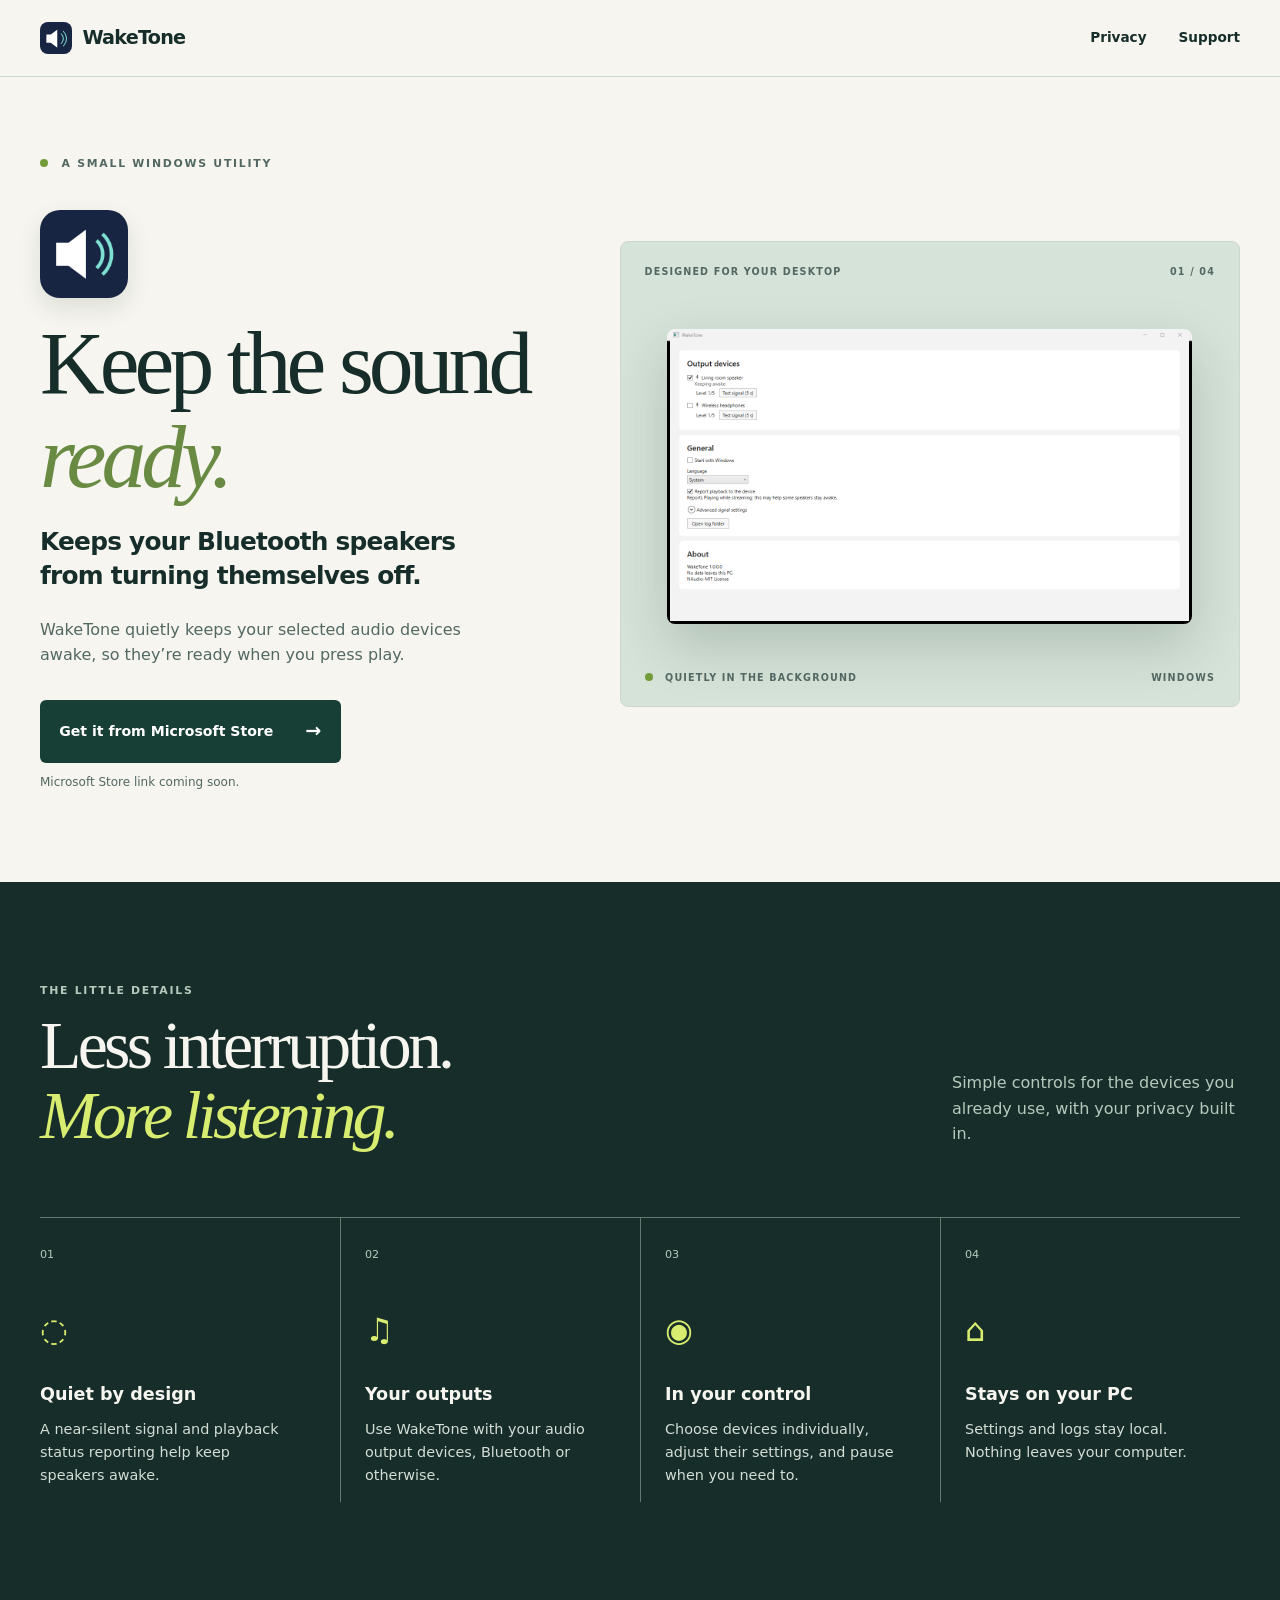
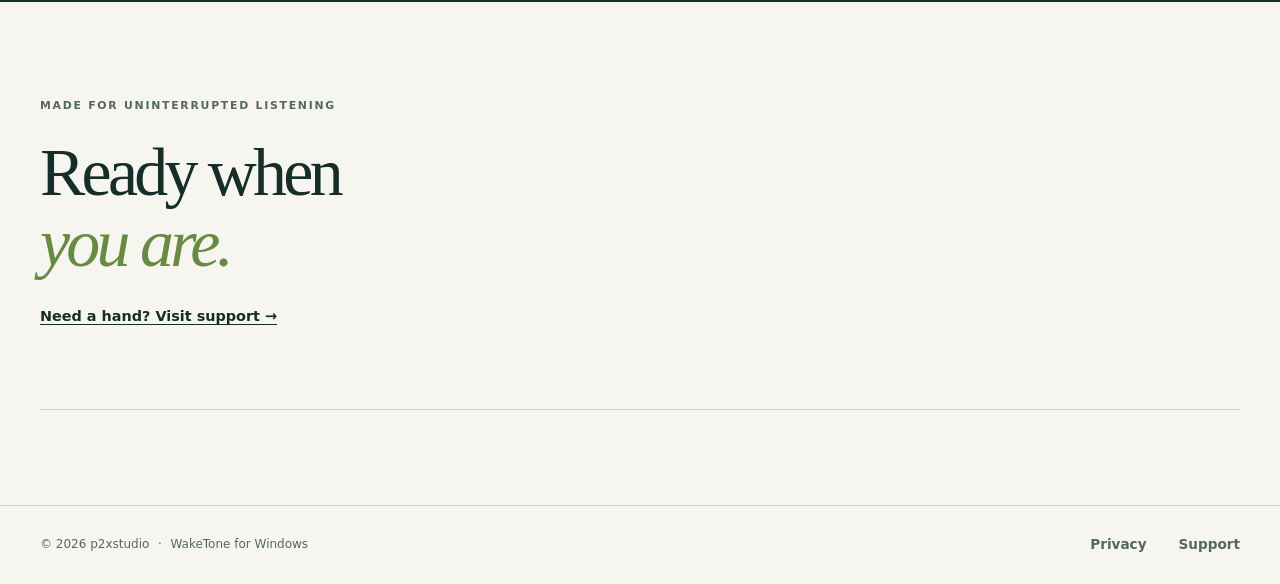
==== index.html @ b2c78fce "WakeTone website: landing, privacy policy (EN/VI), support Co-Authored-By: Claude Opus 5.5 <noreply@" ====
<!doctype html>
<html lang="en"><head><meta charset="utf-8"><meta name="viewport" content="width=device-width, initial-scale=1"><meta name="description" content="WakeTone keeps your Bluetooth speakers from turning themselves off."><title>Keep your speakers ready | WakeTone</title><link rel="icon" href="assets/icon-32.png" type="image/png"><link rel="stylesheet" href="assets/style.css"></head><body><a class="skip" href="#main">Skip to content</a><header class="site-header"><div class="wrap header-inner"><a class="brand" href="index.html"><img src="assets/icon-32.png" width="32" height="32" alt=""><span>WakeTone</span></a><nav aria-label="Main navigation"><a href="privacy.html">Privacy</a><a href="support.html">Support</a></nav></div></header><main id="main"><section class="hero"><div class="wrap hero-grid"><div class="hero-copy"><div class="eyebrow"><span class="status-dot"></span> A SMALL WINDOWS UTILITY</div><img class="hero-icon" src="assets/icon-256.png" width="88" height="88" alt="WakeTone app icon"><h1>Keep the sound<br><em>ready.</em></h1><p class="lede">Keeps your Bluetooth speakers from turning themselves off.</p><p class="intro">WakeTone quietly keeps your selected audio devices awake, so they’re ready when you press play.</p><!-- TODO: Replace this placeholder with the Microsoft Store URL. --><a class="button" href="#store-link-coming-soon">Get it from Microsoft Store <span aria-hidden="true">→</span></a><p class="button-note" id="store-link-coming-soon">Microsoft Store link coming soon.</p></div><div class="hero-art"><div class="art-top"><span>DESIGNED FOR YOUR DESKTOP</span><span>01 / 04</span></div><div class="screen-wrap"><picture><source srcset="assets/screenshot-dark.png" media="(prefers-color-scheme: dark)"><img src="assets/screenshot-light.png" alt="WakeTone settings showing output devices and general controls" width="800" height="600"></picture></div><div class="art-bottom"><span><span class="status-dot"></span> QUIETLY IN THE BACKGROUND</span><span>WINDOWS</span></div></div></div></section><section class="features"><div class="wrap"><div class="section-heading"><div><p class="eyebrow">THE LITTLE DETAILS</p><h2>Less interruption.<br><em>More listening.</em></h2></div><p>Simple controls for the devices you already use, with your privacy built in.</p></div><div class="feature-grid"><article><span class="feature-num">01</span><div class="feature-symbol" aria-hidden="true">◌</div><h3>Quiet by design</h3><p>A near-silent signal and playback status reporting help keep speakers awake.</p></article><article><span class="feature-num">02</span><div class="feature-symbol" aria-hidden="true">♫</div><h3>Your outputs</h3><p>Use WakeTone with your audio output devices, Bluetooth or otherwise.</p></article><article><span class="feature-num">03</span><div class="feature-symbol" aria-hidden="true">◉</div><h3>In your control</h3><p>Choose devices individually, adjust their settings, and pause when you need to.</p></article><article><span class="feature-num">04</span><div class="feature-symbol" aria-hidden="true">⌂</div><h3>Stays on your PC</h3><p>Settings and logs stay local. Nothing leaves your computer.</p></article></div></div></section><section class="closing"><div class="wrap closing-inner"><p class="eyebrow">MADE FOR UNINTERRUPTED LISTENING</p><h2>Ready when<br><em>you are.</em></h2><a href="support.html">Need a hand? Visit support <span aria-hidden="true">→</span></a></div></section></main><footer class="site-footer"><div class="wrap footer-inner"><p>© 2026 p2xstudio <span>·</span> WakeTone for Windows</p><nav aria-label="Footer navigation"><a href="privacy.html">Privacy</a><a href="support.html">Support</a></nav></div></footer></body></html>
---- assets/style.css ----
﻿:root{color-scheme:light dark;--bg:#f6f5ef;--ink:#162d2a;--muted:#536863;--line:#cdd7cf;--accent:#d8ec70;--panel:#e8eee5;--button:#173f36;--button-text:#fff;--screen:#d6e3d8}*{box-sizing:border-box}html{scroll-behavior:smooth}body{margin:0;background:var(--bg);color:var(--ink);font-family:system-ui,-apple-system,"Segoe UI",sans-serif;line-height:1.6}a{color:inherit;text-underline-offset:.2em}a:focus-visible{outline:3px solid #d78c26;outline-offset:4px}.skip{position:absolute;left:1rem;top:-5rem;background:var(--ink);color:var(--bg);padding:.6rem;z-index:2}.skip:focus{top:1rem}.wrap{width:min(100% - 3rem,1200px);margin-inline:auto}.site-header{border-bottom:1px solid var(--line)}.header-inner,.footer-inner{display:flex;align-items:center;justify-content:space-between;gap:1.5rem}.header-inner{min-height:76px}.brand{display:flex;align-items:center;gap:.65rem;text-decoration:none;font-weight:750;font-size:1.2rem;letter-spacing:-.04em}.brand img{border-radius:8px}.site-header nav,.site-footer nav{display:flex;gap:2rem}.site-header nav a,.site-footer nav a{font-size:.85rem;text-decoration:none;font-weight:650}.site-header nav a:hover,.site-footer nav a:hover{text-decoration:underline}.hero{padding:78px 0 90px}.hero-grid{display:grid;grid-template-columns:.9fr 1.1fr;gap:6%;align-items:center}.eyebrow{font-size:.68rem;letter-spacing:.16em;font-weight:800;color:var(--muted);text-transform:uppercase}.status-dot{display:inline-block;width:8px;height:8px;border-radius:50%;background:#739c39;margin-right:.5rem}.hero-icon{display:block;margin:38px 0 18px;border-radius:20px;box-shadow:0 10px 24px #122e251c}h1,h2,h3,p{margin-top:0}h1,h2{font-family:Georgia,"Times New Roman",serif;letter-spacing:-.055em;line-height:1.04;font-weight:400}h1{font-size:clamp(3.8rem,7vw,6.6rem);margin-bottom:1.4rem}h1 em,h2 em{font-weight:400;color:#688a42}.lede{font-size:clamp(1.25rem,2vw,1.55rem);line-height:1.35;font-weight:600;letter-spacing:-.03em;max-width:28rem}.intro{max-width:28rem;color:var(--muted);margin-bottom:2rem}.button{display:inline-flex;align-items:center;justify-content:space-between;gap:2rem;background:var(--button);color:var(--button-text);padding:1rem 1.2rem;border-radius:6px;text-decoration:none;font-size:.88rem;font-weight:700}.button:hover{filter:brightness(1.2)}.button span{font-size:1.2rem}.button-note{color:var(--muted);font-size:.75rem;margin:.65rem 0 0}.hero-art{background:var(--screen);border:1px solid var(--line);border-radius:8px;padding:22px 24px 20px;overflow:hidden}.art-top,.art-bottom{display:flex;justify-content:space-between;gap:1rem;font-size:.6rem;font-weight:800;letter-spacing:.12em;color:var(--muted)}.screen-wrap{padding:50px 4% 46px}.screen-wrap img{display:block;width:100%;height:auto;border-radius:8px;box-shadow:0 22px 55px #102c2630}.features{padding:100px 0;background:var(--ink);color:var(--bg)}.features .eyebrow,.features .section-heading>p{color:#b6c9bc}.section-heading{display:flex;justify-content:space-between;align-items:end;gap:2rem;margin-bottom:65px}.section-heading h2,.closing h2{font-size:clamp(3rem,5.3vw,5rem);margin-bottom:0}.section-heading h2 em{color:var(--accent)}.section-heading>p{max-width:18rem;margin-bottom:.3rem}.feature-grid{display:grid;grid-template-columns:repeat(4,1fr);border-top:1px solid #61796e}.feature-grid article{padding:22px 24px 0 0}.feature-grid article+article{border-left:1px solid #61796e;padding-left:24px}.feature-num{font-size:.7rem;color:#b6c9bc}.feature-symbol{font-size:2rem;color:var(--accent);margin:40px 0 24px}.feature-grid h3{font-size:1.1rem;margin-bottom:.6rem}.feature-grid p{font-size:.9rem;color:#d3ded5;max-width:15rem}.closing{padding:95px 0}.closing-inner{border-bottom:1px solid var(--line);padding-bottom:80px}.closing h2{margin:1.5rem 0}.closing a{font-size:.9rem;font-weight:700}.site-footer{border-top:1px solid var(--line);padding:28px 0;color:var(--muted)}.site-footer p{margin:0;font-size:.75rem}.site-footer p span{padding:0 .3rem}.document{max-width:900px;padding-top:90px;padding-bottom:100px}.doc-head{border-bottom:1px solid var(--line);padding-bottom:35px}.doc-head h1{font-size:clamp(3.5rem,7vw,6rem);margin:1.5rem 0}.period{color:#739c39}.language{display:flex;gap:1.5rem;margin-top:2rem;font-weight:700;font-size:.9rem}.doc-section{padding:65px 0 25px;border-bottom:1px solid var(--line);scroll-margin-top:1rem}.doc-section h2{font-size:2.5rem;margin:1.4rem 0}.doc-section h3{font-size:1.1rem;margin:2rem 0 .5rem}.doc-section p{max-width:67ch}.doc-section a{font-weight:700}code{font-size:.9em;overflow-wrap:anywhere}.not-found{min-height:65vh}.not-found .button{margin-top:1rem}@media(max-width:760px){.wrap{width:min(100% - 2rem,1200px)}.header-inner{min-height:68px}.site-header nav,.site-footer nav{gap:1rem}.hero{padding:50px 0 65px}.hero-grid{grid-template-columns:1fr;gap:45px}.hero-icon{margin-top:28px}.hero-art{padding:16px}.screen-wrap{padding:34px 2%}.features{padding:70px 0}.section-heading{display:block;margin-bottom:40px}.section-heading>p{margin-top:24px}.feature-grid{grid-template-columns:repeat(2,1fr)}.feature-grid article,.feature-grid article+article{padding:20px 16px 20px 0;border-left:0}.feature-grid article:nth-child(even){border-left:1px solid #61796e;padding-left:20px}.feature-grid article:nth-child(n+3){border-top:1px solid #61796e}.feature-symbol{margin:20px 0 16px}.closing{padding:70px 0}.closing-inner{padding-bottom:60px}.footer-inner{align-items:flex-start;flex-direction:column}.document{padding-top:60px;padding-bottom:70px}}@media(prefers-color-scheme:dark){:root{--bg:#111d1a;--ink:#e9f0e8;--muted:#b4c7bb;--line:#3d554a;--accent:#d8ec70;--panel:#1a2d26;--button:#d8ec70;--button-text:#14251e;--screen:#253b31}.features{background:#1b3028;color:#eef4eb}.features .section-heading>p,.features .eyebrow{color:#bdcfc2}h1 em,h2 em{color:#b9d97a}.screen-wrap img{box-shadow:0 22px 55px #0008}.status-dot{background:#b8dc6c}}
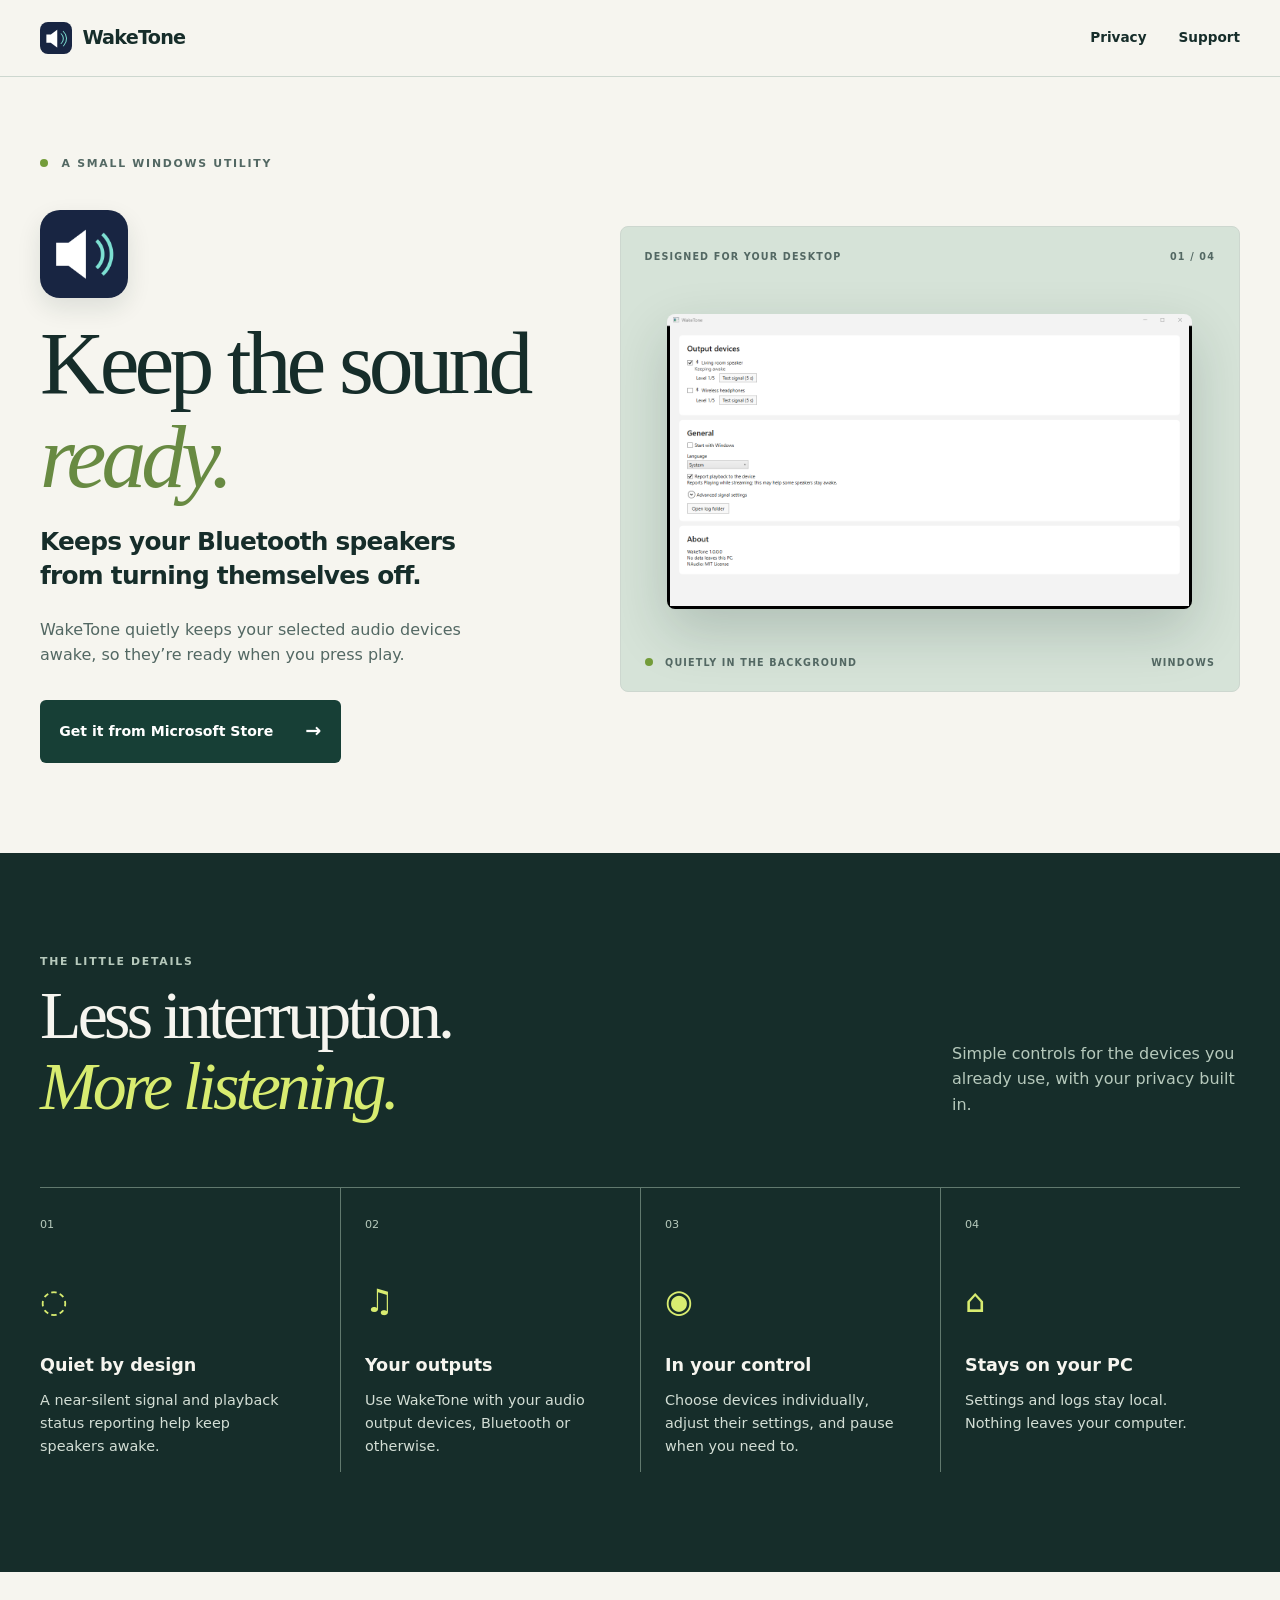
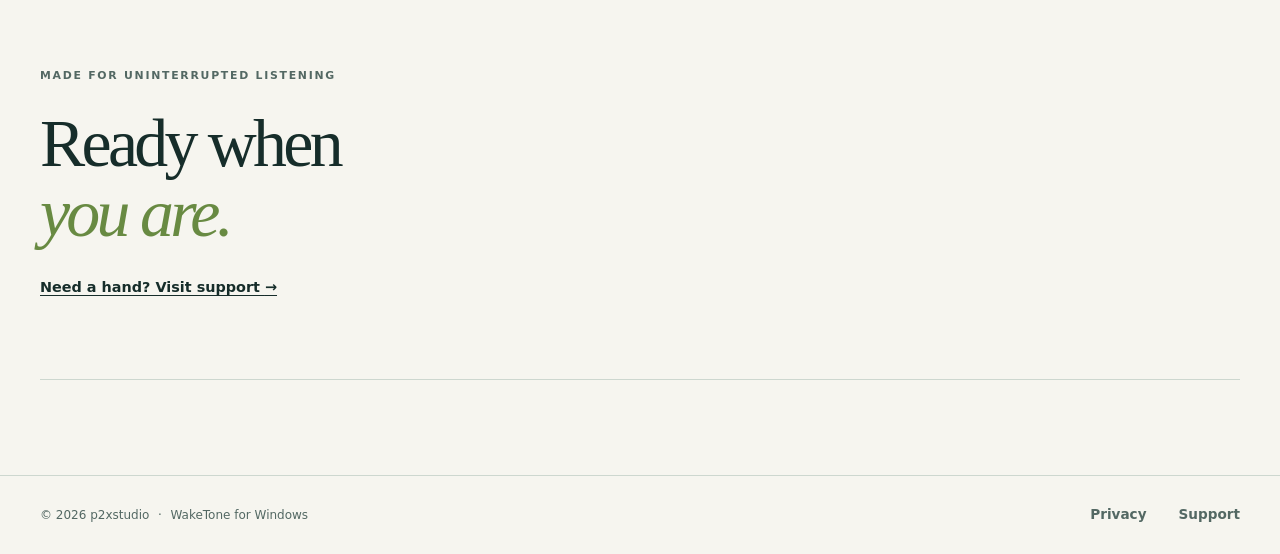
==== commit ad66ea53: "Link the live Microsoft Store listing Co-Authored-By: Claude Opus 5.5 <noreply@anthropic.com>" ====
--- a/index.html
+++ b/index.html
@@ -1,2 +1,2 @@
 <!doctype html>
-<html lang="en"><head><meta charset="utf-8"><meta name="viewport" content="width=device-width, initial-scale=1"><meta name="description" content="WakeTone keeps your Bluetooth speakers from turning themselves off."><title>Keep your speakers ready | WakeTone</title><link rel="icon" href="assets/icon-32.png" type="image/png"><link rel="stylesheet" href="assets/style.css"></head><body><a class="skip" href="#main">Skip to content</a><header class="site-header"><div class="wrap header-inner"><a class="brand" href="index.html"><img src="assets/icon-32.png" width="32" height="32" alt=""><span>WakeTone</span></a><nav aria-label="Main navigation"><a href="privacy.html">Privacy</a><a href="support.html">Support</a></nav></div></header><main id="main"><section class="hero"><div class="wrap hero-grid"><div class="hero-copy"><div class="eyebrow"><span class="status-dot"></span> A SMALL WINDOWS UTILITY</div><img class="hero-icon" src="assets/icon-256.png" width="88" height="88" alt="WakeTone app icon"><h1>Keep the sound<br><em>ready.</em></h1><p class="lede">Keeps your Bluetooth speakers from turning themselves off.</p><p class="intro">WakeTone quietly keeps your selected audio devices awake, so they’re ready when you press play.</p><!-- TODO: Replace this placeholder with the Microsoft Store URL. --><a class="button" href="#store-link-coming-soon">Get it from Microsoft Store <span aria-hidden="true">→</span></a><p class="button-note" id="store-link-coming-soon">Microsoft Store link coming soon.</p></div><div class="hero-art"><div class="art-top"><span>DESIGNED FOR YOUR DESKTOP</span><span>01 / 04</span></div><div class="screen-wrap"><picture><source srcset="assets/screenshot-dark.png" media="(prefers-color-scheme: dark)"><img src="assets/screenshot-light.png" alt="WakeTone settings showing output devices and general controls" width="800" height="600"></picture></div><div class="art-bottom"><span><span class="status-dot"></span> QUIETLY IN THE BACKGROUND</span><span>WINDOWS</span></div></div></div></section><section class="features"><div class="wrap"><div class="section-heading"><div><p class="eyebrow">THE LITTLE DETAILS</p><h2>Less interruption.<br><em>More listening.</em></h2></div><p>Simple controls for the devices you already use, with your privacy built in.</p></div><div class="feature-grid"><article><span class="feature-num">01</span><div class="feature-symbol" aria-hidden="true">◌</div><h3>Quiet by design</h3><p>A near-silent signal and playback status reporting help keep speakers awake.</p></article><article><span class="feature-num">02</span><div class="feature-symbol" aria-hidden="true">♫</div><h3>Your outputs</h3><p>Use WakeTone with your audio output devices, Bluetooth or otherwise.</p></article><article><span class="feature-num">03</span><div class="feature-symbol" aria-hidden="true">◉</div><h3>In your control</h3><p>Choose devices individually, adjust their settings, and pause when you need to.</p></article><article><span class="feature-num">04</span><div class="feature-symbol" aria-hidden="true">⌂</div><h3>Stays on your PC</h3><p>Settings and logs stay local. Nothing leaves your computer.</p></article></div></div></section><section class="closing"><div class="wrap closing-inner"><p class="eyebrow">MADE FOR UNINTERRUPTED LISTENING</p><h2>Ready when<br><em>you are.</em></h2><a href="support.html">Need a hand? Visit support <span aria-hidden="true">→</span></a></div></section></main><footer class="site-footer"><div class="wrap footer-inner"><p>© 2026 p2xstudio <span>·</span> WakeTone for Windows</p><nav aria-label="Footer navigation"><a href="privacy.html">Privacy</a><a href="support.html">Support</a></nav></div></footer></body></html>
+<html lang="en"><head><meta charset="utf-8"><meta name="viewport" content="width=device-width, initial-scale=1"><meta name="description" content="WakeTone keeps your Bluetooth speakers from turning themselves off."><title>Keep your speakers ready | WakeTone</title><link rel="icon" href="assets/icon-32.png" type="image/png"><link rel="stylesheet" href="assets/style.css"></head><body><a class="skip" href="#main">Skip to content</a><header class="site-header"><div class="wrap header-inner"><a class="brand" href="index.html"><img src="assets/icon-32.png" width="32" height="32" alt=""><span>WakeTone</span></a><nav aria-label="Main navigation"><a href="privacy.html">Privacy</a><a href="support.html">Support</a></nav></div></header><main id="main"><section class="hero"><div class="wrap hero-grid"><div class="hero-copy"><div class="eyebrow"><span class="status-dot"></span> A SMALL WINDOWS UTILITY</div><img class="hero-icon" src="assets/icon-256.png" width="88" height="88" alt="WakeTone app icon"><h1>Keep the sound<br><em>ready.</em></h1><p class="lede">Keeps your Bluetooth speakers from turning themselves off.</p><p class="intro">WakeTone quietly keeps your selected audio devices awake, so they’re ready when you press play.</p><a class="button" href="https://apps.microsoft.com/detail/9MT0K7HNZSC7">Get it from Microsoft Store <span aria-hidden="true">→</span></a></div><div class="hero-art"><div class="art-top"><span>DESIGNED FOR YOUR DESKTOP</span><span>01 / 04</span></div><div class="screen-wrap"><picture><source srcset="assets/screenshot-dark.png" media="(prefers-color-scheme: dark)"><img src="assets/screenshot-light.png" alt="WakeTone settings showing output devices and general controls" width="800" height="600"></picture></div><div class="art-bottom"><span><span class="status-dot"></span> QUIETLY IN THE BACKGROUND</span><span>WINDOWS</span></div></div></div></section><section class="features"><div class="wrap"><div class="section-heading"><div><p class="eyebrow">THE LITTLE DETAILS</p><h2>Less interruption.<br><em>More listening.</em></h2></div><p>Simple controls for the devices you already use, with your privacy built in.</p></div><div class="feature-grid"><article><span class="feature-num">01</span><div class="feature-symbol" aria-hidden="true">◌</div><h3>Quiet by design</h3><p>A near-silent signal and playback status reporting help keep speakers awake.</p></article><article><span class="feature-num">02</span><div class="feature-symbol" aria-hidden="true">♫</div><h3>Your outputs</h3><p>Use WakeTone with your audio output devices, Bluetooth or otherwise.</p></article><article><span class="feature-num">03</span><div class="feature-symbol" aria-hidden="true">◉</div><h3>In your control</h3><p>Choose devices individually, adjust their settings, and pause when you need to.</p></article><article><span class="feature-num">04</span><div class="feature-symbol" aria-hidden="true">⌂</div><h3>Stays on your PC</h3><p>Settings and logs stay local. Nothing leaves your computer.</p></article></div></div></section><section class="closing"><div class="wrap closing-inner"><p class="eyebrow">MADE FOR UNINTERRUPTED LISTENING</p><h2>Ready when<br><em>you are.</em></h2><a href="support.html">Need a hand? Visit support <span aria-hidden="true">→</span></a></div></section></main><footer class="site-footer"><div class="wrap footer-inner"><p>© 2026 p2xstudio <span>·</span> WakeTone for Windows</p><nav aria-label="Footer navigation"><a href="privacy.html">Privacy</a><a href="support.html">Support</a></nav></div></footer></body></html>
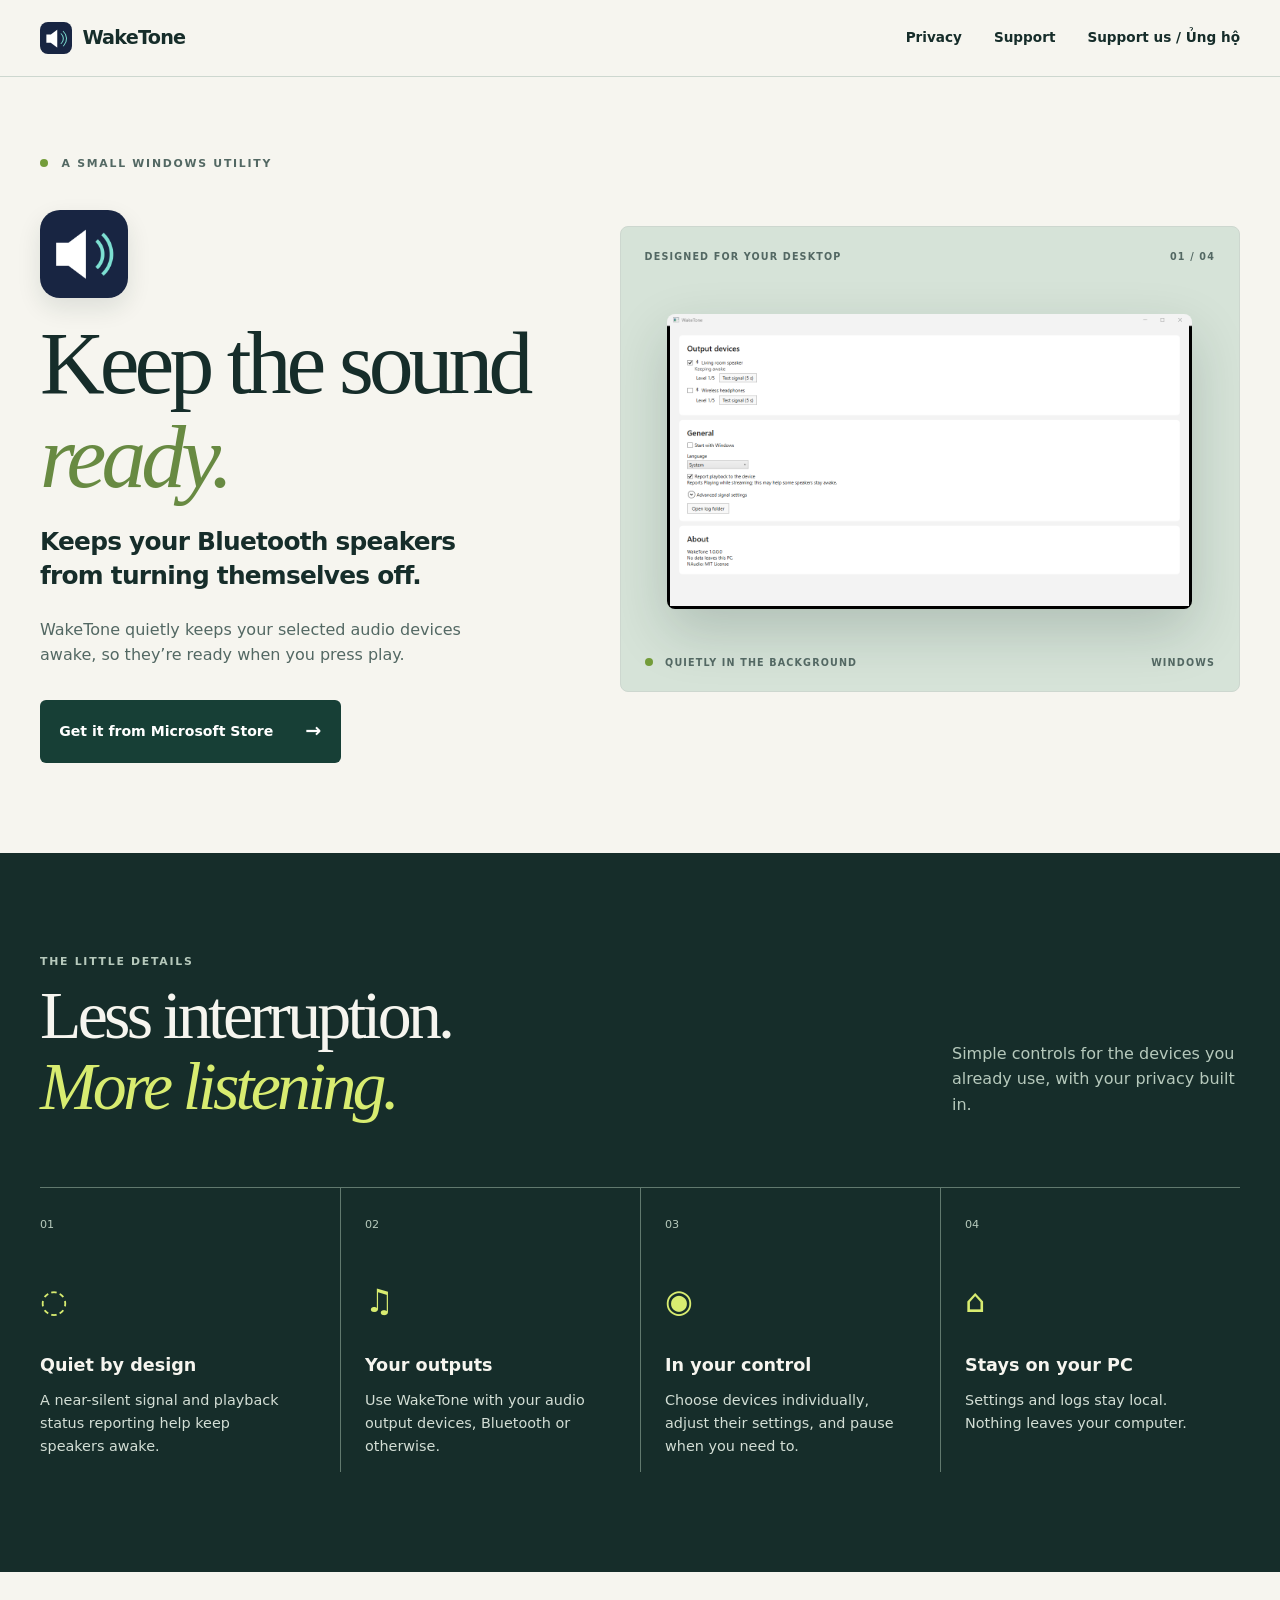
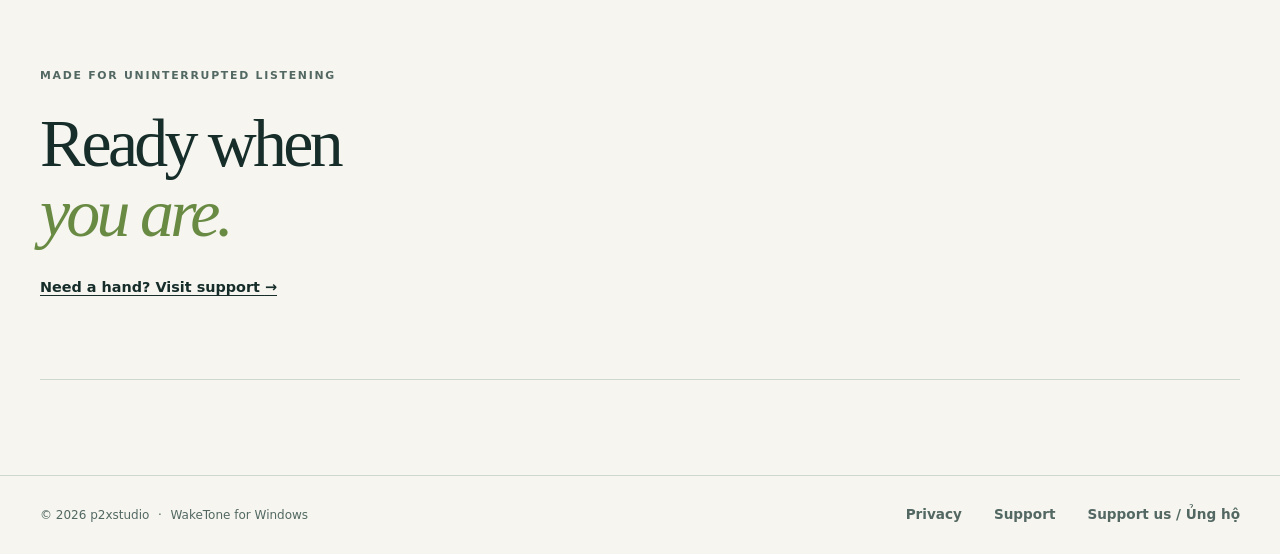
==== commit 4069cc21: "Add Support us page (Ko-fi, bank/Momo QR) and nav links Co-Authored-By: Claude Opus 5.5 <noreply@ant" ====
--- a/index.html
+++ b/index.html
@@ -1,2 +1,2 @@
 <!doctype html>
-<html lang="en"><head><meta charset="utf-8"><meta name="viewport" content="width=device-width, initial-scale=1"><meta name="description" content="WakeTone keeps your Bluetooth speakers from turning themselves off."><title>Keep your speakers ready | WakeTone</title><link rel="icon" href="assets/icon-32.png" type="image/png"><link rel="stylesheet" href="assets/style.css"></head><body><a class="skip" href="#main">Skip to content</a><header class="site-header"><div class="wrap header-inner"><a class="brand" href="index.html"><img src="assets/icon-32.png" width="32" height="32" alt=""><span>WakeTone</span></a><nav aria-label="Main navigation"><a href="privacy.html">Privacy</a><a href="support.html">Support</a></nav></div></header><main id="main"><section class="hero"><div class="wrap hero-grid"><div class="hero-copy"><div class="eyebrow"><span class="status-dot"></span> A SMALL WINDOWS UTILITY</div><img class="hero-icon" src="assets/icon-256.png" width="88" height="88" alt="WakeTone app icon"><h1>Keep the sound<br><em>ready.</em></h1><p class="lede">Keeps your Bluetooth speakers from turning themselves off.</p><p class="intro">WakeTone quietly keeps your selected audio devices awake, so they’re ready when you press play.</p><a class="button" href="https://apps.microsoft.com/detail/9MT0K7HNZSC7">Get it from Microsoft Store <span aria-hidden="true">→</span></a></div><div class="hero-art"><div class="art-top"><span>DESIGNED FOR YOUR DESKTOP</span><span>01 / 04</span></div><div class="screen-wrap"><picture><source srcset="assets/screenshot-dark.png" media="(prefers-color-scheme: dark)"><img src="assets/screenshot-light.png" alt="WakeTone settings showing output devices and general controls" width="800" height="600"></picture></div><div class="art-bottom"><span><span class="status-dot"></span> QUIETLY IN THE BACKGROUND</span><span>WINDOWS</span></div></div></div></section><section class="features"><div class="wrap"><div class="section-heading"><div><p class="eyebrow">THE LITTLE DETAILS</p><h2>Less interruption.<br><em>More listening.</em></h2></div><p>Simple controls for the devices you already use, with your privacy built in.</p></div><div class="feature-grid"><article><span class="feature-num">01</span><div class="feature-symbol" aria-hidden="true">◌</div><h3>Quiet by design</h3><p>A near-silent signal and playback status reporting help keep speakers awake.</p></article><article><span class="feature-num">02</span><div class="feature-symbol" aria-hidden="true">♫</div><h3>Your outputs</h3><p>Use WakeTone with your audio output devices, Bluetooth or otherwise.</p></article><article><span class="feature-num">03</span><div class="feature-symbol" aria-hidden="true">◉</div><h3>In your control</h3><p>Choose devices individually, adjust their settings, and pause when you need to.</p></article><article><span class="feature-num">04</span><div class="feature-symbol" aria-hidden="true">⌂</div><h3>Stays on your PC</h3><p>Settings and logs stay local. Nothing leaves your computer.</p></article></div></div></section><section class="closing"><div class="wrap closing-inner"><p class="eyebrow">MADE FOR UNINTERRUPTED LISTENING</p><h2>Ready when<br><em>you are.</em></h2><a href="support.html">Need a hand? Visit support <span aria-hidden="true">→</span></a></div></section></main><footer class="site-footer"><div class="wrap footer-inner"><p>© 2026 p2xstudio <span>·</span> WakeTone for Windows</p><nav aria-label="Footer navigation"><a href="privacy.html">Privacy</a><a href="support.html">Support</a></nav></div></footer></body></html>
+<html lang="en"><head><meta charset="utf-8"><meta name="viewport" content="width=device-width, initial-scale=1"><meta name="description" content="WakeTone keeps your Bluetooth speakers from turning themselves off."><title>Keep your speakers ready | WakeTone</title><link rel="icon" href="assets/icon-32.png" type="image/png"><link rel="stylesheet" href="assets/style.css"></head><body><a class="skip" href="#main">Skip to content</a><header class="site-header"><div class="wrap header-inner"><a class="brand" href="index.html"><img src="assets/icon-32.png" width="32" height="32" alt=""><span>WakeTone</span></a><nav aria-label="Main navigation"><a href="privacy.html">Privacy</a><a href="support.html">Support</a><a href="support-us.html">Support us / Ủng hộ</a></nav></div></header><main id="main"><section class="hero"><div class="wrap hero-grid"><div class="hero-copy"><div class="eyebrow"><span class="status-dot"></span> A SMALL WINDOWS UTILITY</div><img class="hero-icon" src="assets/icon-256.png" width="88" height="88" alt="WakeTone app icon"><h1>Keep the sound<br><em>ready.</em></h1><p class="lede">Keeps your Bluetooth speakers from turning themselves off.</p><p class="intro">WakeTone quietly keeps your selected audio devices awake, so they’re ready when you press play.</p><a class="button" href="https://apps.microsoft.com/detail/9MT0K7HNZSC7">Get it from Microsoft Store <span aria-hidden="true">→</span></a></div><div class="hero-art"><div class="art-top"><span>DESIGNED FOR YOUR DESKTOP</span><span>01 / 04</span></div><div class="screen-wrap"><picture><source srcset="assets/screenshot-dark.png" media="(prefers-color-scheme: dark)"><img src="assets/screenshot-light.png" alt="WakeTone settings showing output devices and general controls" width="800" height="600"></picture></div><div class="art-bottom"><span><span class="status-dot"></span> QUIETLY IN THE BACKGROUND</span><span>WINDOWS</span></div></div></div></section><section class="features"><div class="wrap"><div class="section-heading"><div><p class="eyebrow">THE LITTLE DETAILS</p><h2>Less interruption.<br><em>More listening.</em></h2></div><p>Simple controls for the devices you already use, with your privacy built in.</p></div><div class="feature-grid"><article><span class="feature-num">01</span><div class="feature-symbol" aria-hidden="true">◌</div><h3>Quiet by design</h3><p>A near-silent signal and playback status reporting help keep speakers awake.</p></article><article><span class="feature-num">02</span><div class="feature-symbol" aria-hidden="true">♫</div><h3>Your outputs</h3><p>Use WakeTone with your audio output devices, Bluetooth or otherwise.</p></article><article><span class="feature-num">03</span><div class="feature-symbol" aria-hidden="true">◉</div><h3>In your control</h3><p>Choose devices individually, adjust their settings, and pause when you need to.</p></article><article><span class="feature-num">04</span><div class="feature-symbol" aria-hidden="true">⌂</div><h3>Stays on your PC</h3><p>Settings and logs stay local. Nothing leaves your computer.</p></article></div></div></section><section class="closing"><div class="wrap closing-inner"><p class="eyebrow">MADE FOR UNINTERRUPTED LISTENING</p><h2>Ready when<br><em>you are.</em></h2><a href="support.html">Need a hand? Visit support <span aria-hidden="true">→</span></a></div></section></main><footer class="site-footer"><div class="wrap footer-inner"><p>© 2026 p2xstudio <span>·</span> WakeTone for Windows</p><nav aria-label="Footer navigation"><a href="privacy.html">Privacy</a><a href="support.html">Support</a><a href="support-us.html">Support us / Ủng hộ</a></nav></div></footer></body></html>
